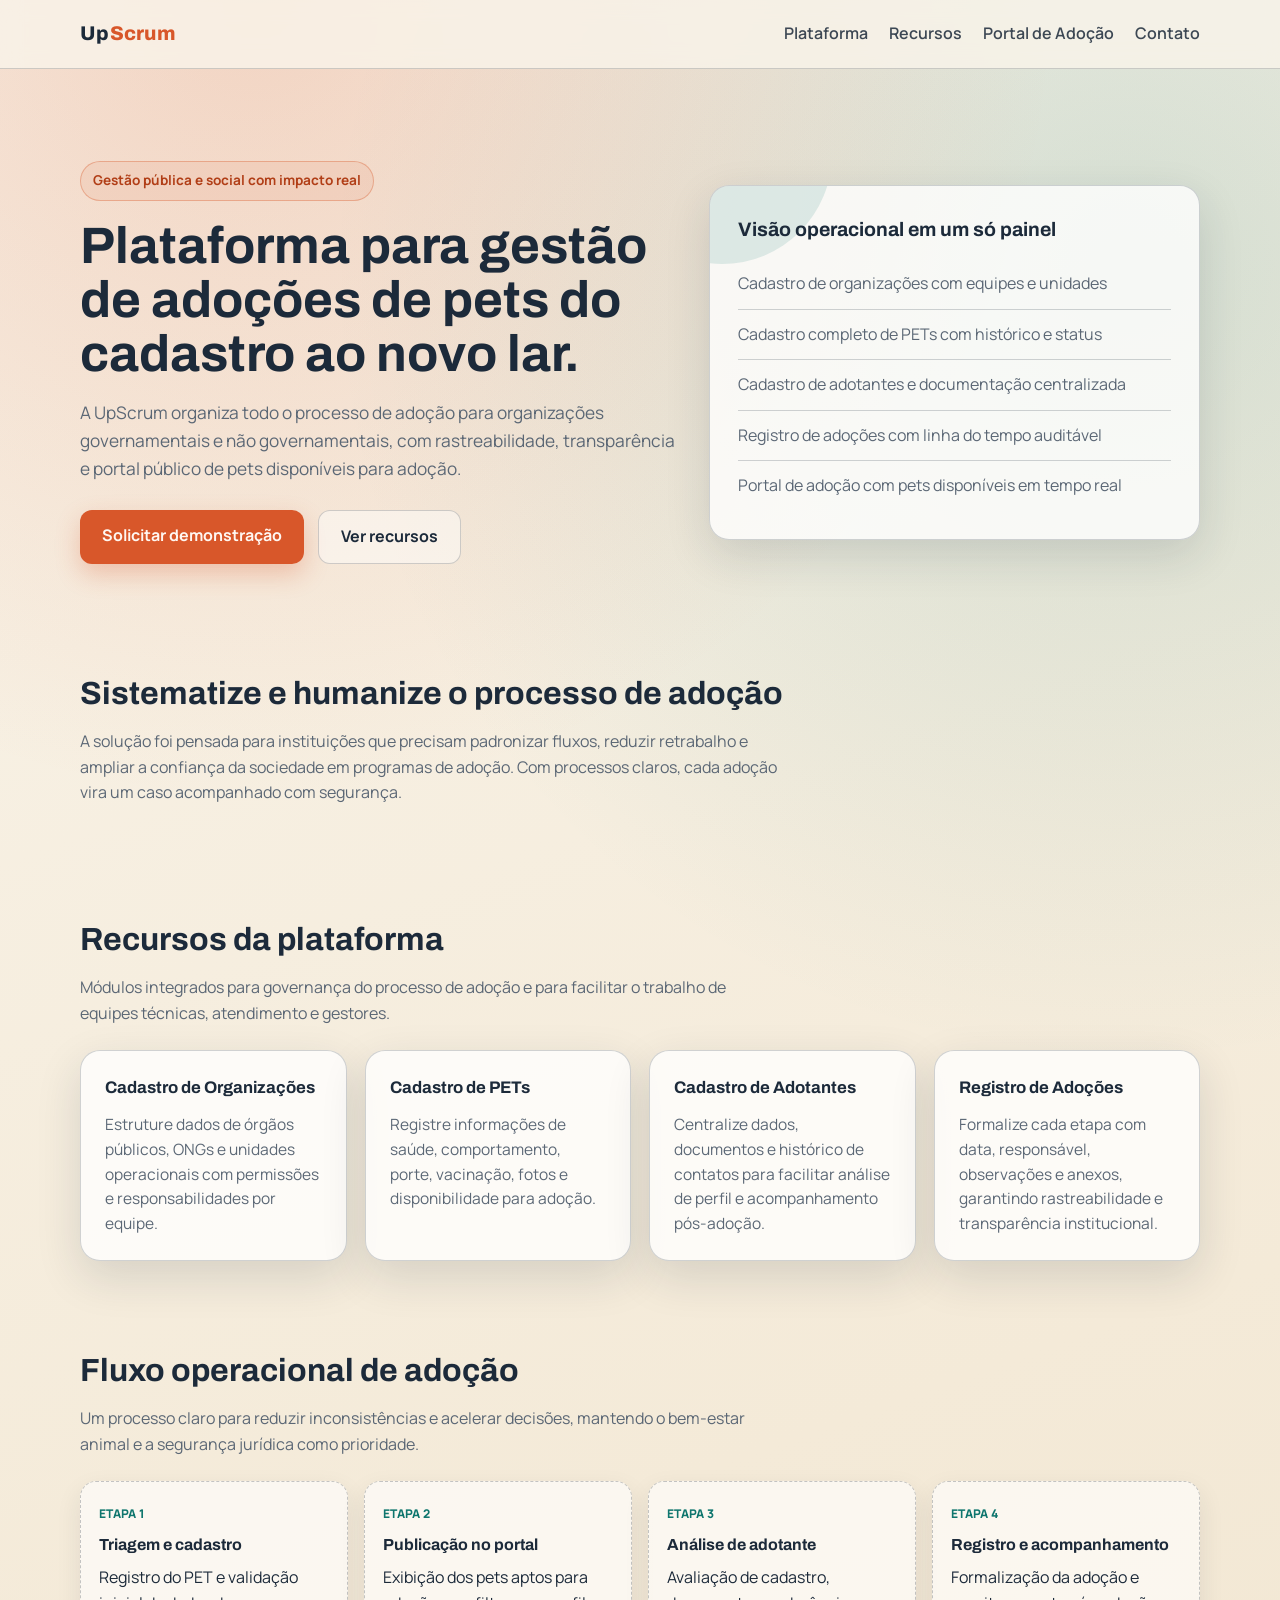
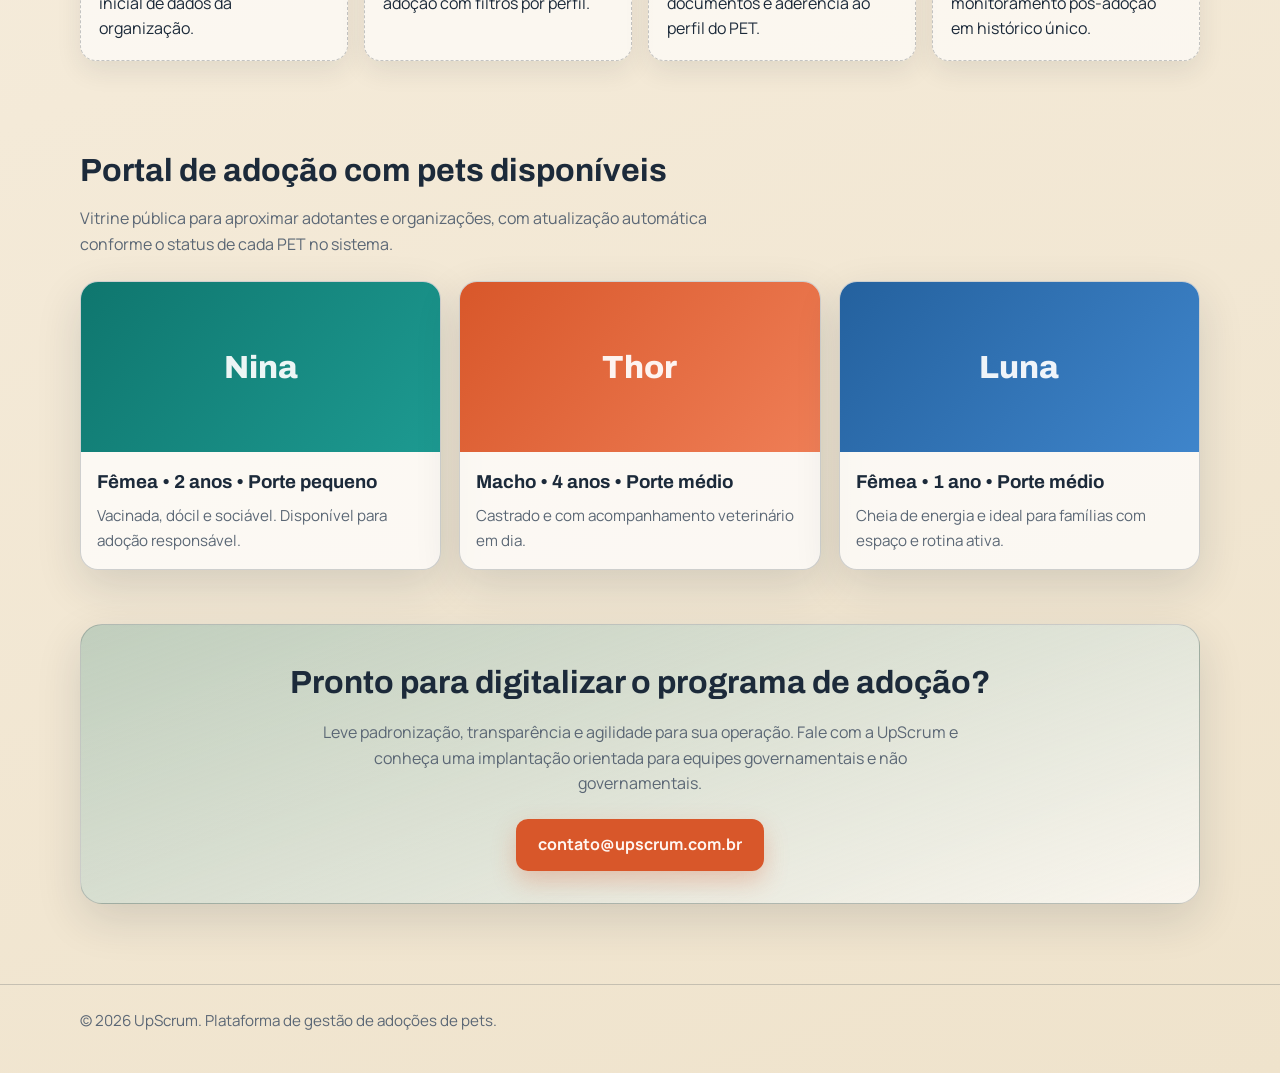
==== plataforma-adocoes.html @ 6fc90153 "plataforma pets" ====
<!DOCTYPE html>
<html lang="pt-BR">
<head>
  <meta charset="UTF-8" />
  <meta name="viewport" content="width=device-width, initial-scale=1.0" />
  <title>UpScrum | Gestão de Adoções de Pets</title>
  <meta
    name="description"
    content="Plataforma para gestão de adoções de pets com cadastro de organizações, pets, adotantes, registro de adoções e portal público de adoção."
  />
  <link rel="preconnect" href="https://fonts.googleapis.com" />
  <link rel="preconnect" href="https://fonts.gstatic.com" crossorigin />
  <link href="https://fonts.googleapis.com/css2?family=Archivo:wght@500;700;800&family=Manrope:wght@400;500;600;700&display=swap" rel="stylesheet" />
  <style>
    :root {
      --bg: #f9f4ea;
      --bg-soft: #f4ead8;
      --ink: #1c2a3a;
      --muted: #5b6775;
      --line: rgba(28, 42, 58, 0.2);
      --card: rgba(255, 255, 255, 0.78);
      --accent: #d8572a;
      --accent-dark: #b13e17;
      --highlight: #0f766e;
      --shadow: 0 16px 45px rgba(28, 42, 58, 0.14);
      --max: 1120px;
      --radius: 20px;
    }

    * {
      box-sizing: border-box;
      margin: 0;
      padding: 0;
    }

    html {
      scroll-behavior: smooth;
    }

    body {
      font-family: Manrope, "Segoe UI", sans-serif;
      background:
        radial-gradient(circle at 20% 0%, rgba(216, 87, 42, 0.2), transparent 28%),
        radial-gradient(circle at 88% 10%, rgba(15, 118, 110, 0.15), transparent 30%),
        linear-gradient(160deg, var(--bg) 0%, var(--bg-soft) 55%, #efe3cc 100%);
      color: var(--ink);
      line-height: 1.6;
      min-height: 100vh;
    }

    .container {
      width: min(100% - 32px, var(--max));
      margin: 0 auto;
    }

    header {
      position: sticky;
      top: 0;
      backdrop-filter: blur(10px);
      background: rgba(249, 244, 234, 0.8);
      border-bottom: 1px solid var(--line);
      z-index: 10;
    }

    .nav {
      display: flex;
      align-items: center;
      justify-content: space-between;
      padding: 18px 0;
    }

    .brand {
      font-family: Archivo, "Segoe UI", sans-serif;
      font-size: 1.24rem;
      font-weight: 800;
      letter-spacing: 0.25px;
    }

    .brand span {
      color: var(--accent);
    }

    .nav a {
      color: var(--ink);
      text-decoration: none;
      margin-left: 18px;
      opacity: 0.85;
      font-weight: 600;
    }

    .nav a:hover {
      opacity: 1;
    }

    .hero {
      padding: 92px 0 62px;
    }

    .hero-grid {
      display: grid;
      grid-template-columns: 1.1fr 0.9fr;
      gap: 28px;
      align-items: center;
    }

    .tag {
      display: inline-block;
      font-size: 0.85rem;
      padding: 8px 12px;
      border: 1px solid rgba(216, 87, 42, 0.35);
      border-radius: 999px;
      background: rgba(216, 87, 42, 0.08);
      margin-bottom: 18px;
      color: var(--accent-dark);
      font-weight: 700;
    }

    h1 {
      font-family: Archivo, "Segoe UI", sans-serif;
      font-size: clamp(2.1rem, 4vw, 4.1rem);
      line-height: 1.06;
      margin-bottom: 18px;
      text-wrap: balance;
    }

    .hero p {
      font-size: 1.08rem;
      color: var(--muted);
      max-width: 640px;
      margin-bottom: 28px;
    }

    .cta-group {
      display: flex;
      gap: 14px;
      flex-wrap: wrap;
    }

    .btn {
      display: inline-block;
      padding: 13px 22px;
      border-radius: 12px;
      text-decoration: none;
      font-weight: 700;
      transition: transform 0.2s ease, background 0.2s ease, box-shadow 0.2s ease;
    }

    .btn-primary {
      background: var(--accent);
      color: #fff7f2;
      box-shadow: 0 10px 24px rgba(216, 87, 42, 0.28);
    }

    .btn-primary:hover {
      background: var(--accent-dark);
      transform: translateY(-2px);
    }

    .btn-secondary {
      border: 1px solid var(--line);
      color: var(--ink);
      background: rgba(255, 255, 255, 0.45);
    }

    .btn-secondary:hover {
      background: rgba(255, 255, 255, 0.75);
      transform: translateY(-2px);
    }

    .hero-card {
      background: var(--card);
      border: 1px solid var(--line);
      border-radius: var(--radius);
      padding: 28px;
      box-shadow: var(--shadow);
      position: relative;
      overflow: hidden;
    }

    .hero-card::before {
      content: "";
      position: absolute;
      inset: -40% auto auto -20%;
      width: 220px;
      height: 220px;
      border-radius: 999px;
      background: rgba(15, 118, 110, 0.12);
    }

    .hero-card h3 {
      margin-bottom: 14px;
      font-family: Archivo, "Segoe UI", sans-serif;
      font-size: 1.22rem;
      position: relative;
    }

    .hero-card ul {
      list-style: none;
      position: relative;
    }

    .hero-card li {
      padding: 12px 0;
      border-bottom: 1px solid var(--line);
      color: var(--muted);
    }

    .hero-card li:last-child {
      border-bottom: none;
    }

    section {
      padding: 42px 0;
    }

    .section-title {
      font-family: Archivo, "Segoe UI", sans-serif;
      font-size: 2rem;
      margin-bottom: 10px;
    }

    .section-text {
      color: var(--muted);
      max-width: 700px;
      margin-bottom: 24px;
    }

    .cards {
      display: grid;
      grid-template-columns: repeat(4, 1fr);
      gap: 18px;
    }

    .card {
      background: var(--card);
      border: 1px solid var(--line);
      border-radius: var(--radius);
      padding: 24px;
      box-shadow: var(--shadow);
      transform: translateY(0);
      transition: transform 0.2s ease;
    }

    .card:hover {
      transform: translateY(-4px);
    }

    .card h3 {
      margin-bottom: 10px;
      font-family: Archivo, "Segoe UI", sans-serif;
      font-size: 1.05rem;
    }

    .card p {
      color: var(--muted);
      font-size: 0.97rem;
    }

    .flow {
      display: grid;
      grid-template-columns: repeat(4, 1fr);
      gap: 16px;
      counter-reset: etapas;
    }

    .flow-step {
      background: rgba(255, 255, 255, 0.62);
      border: 1px dashed rgba(28, 42, 58, 0.25);
      border-radius: 16px;
      padding: 18px;
      position: relative;
      box-shadow: 0 10px 26px rgba(28, 42, 58, 0.09);
    }

    .flow-step::before {
      counter-increment: etapas;
      content: "Etapa " counter(etapas);
      display: inline-block;
      font-size: 0.75rem;
      font-weight: 800;
      letter-spacing: 0.02em;
      color: var(--highlight);
      margin-bottom: 8px;
      text-transform: uppercase;
    }

    .flow-step h3 {
      font-family: Archivo, "Segoe UI", sans-serif;
      margin-bottom: 8px;
      font-size: 1rem;
    }

    .portal {
      padding-bottom: 12px;
    }

    .pets {
      display: grid;
      grid-template-columns: repeat(3, 1fr);
      gap: 18px;
    }

    .pet {
      border-radius: 18px;
      overflow: hidden;
      border: 1px solid rgba(28, 42, 58, 0.2);
      background: rgba(255, 255, 255, 0.72);
      box-shadow: var(--shadow);
    }

    .pet-cover {
      height: 170px;
      display: grid;
      place-items: center;
      font-size: 2rem;
      font-weight: 800;
      color: rgba(255, 255, 255, 0.92);
      font-family: Archivo, "Segoe UI", sans-serif;
    }

    .pet-cover.one {
      background: linear-gradient(130deg, #0f766e, #1d9a91);
    }

    .pet-cover.two {
      background: linear-gradient(130deg, #d8572a, #ef7e56);
    }

    .pet-cover.three {
      background: linear-gradient(130deg, #24619e, #3f85cb);
    }

    .pet-body {
      padding: 16px;
    }

    .pet-body h3 {
      font-family: Archivo, "Segoe UI", sans-serif;
      margin-bottom: 6px;
    }

    .pet-body p {
      color: var(--muted);
      font-size: 0.95rem;
    }

    .contact {
      padding-bottom: 80px;
    }

    .contact-box {
      background: linear-gradient(160deg, rgba(15, 118, 110, 0.22), rgba(255, 255, 255, 0.65));
      border: 1px solid var(--line);
      border-radius: 22px;
      padding: 32px;
      text-align: center;
      box-shadow: var(--shadow);
    }

    .contact-box p {
      color: var(--muted);
      margin: 12px auto 22px;
      max-width: 650px;
    }

    .reveal {
      opacity: 0;
      transform: translateY(20px);
      animation: rise 0.8s ease forwards;
    }

    .delay-1 {
      animation-delay: 0.08s;
    }

    .delay-2 {
      animation-delay: 0.16s;
    }

    .delay-3 {
      animation-delay: 0.24s;
    }

    .delay-4 {
      animation-delay: 0.32s;
    }

    @keyframes rise {
      to {
        opacity: 1;
        transform: translateY(0);
      }
    }

    footer {
      border-top: 1px solid var(--line);
      padding: 24px 0 40px;
      color: var(--muted);
      font-size: 0.95rem;
    }

    @media (max-width: 980px) {
      .hero-grid,
      .flow,
      .pets,
      .cards {
        grid-template-columns: repeat(2, 1fr);
      }

      .hero-grid {
        grid-template-columns: 1fr;
      }

      .cards,
      .flow,
      .pets {
        margin-top: 8px;
      }
    }

    @media (max-width: 680px) {
      .cards,
      .flow,
      .pets {
        grid-template-columns: 1fr;
      }

      .section-title {
        font-size: 1.7rem;
      }

      .nav-links {
        display: none;
      }

      .hero {
        padding-top: 64px;
      }

      .contact-box {
        padding: 24px;
      }
    }
  </style>
</head>
<body>
  <header>
    <div class="container nav">
      <div class="brand">Up<span>Scrum</span></div>
      <nav class="nav-links">
        <a href="#sobre">Plataforma</a>
        <a href="#recursos">Recursos</a>
        <a href="#portal">Portal de Adoção</a>
        <a href="#contato">Contato</a>
      </nav>
    </div>
  </header>

  <main>
    <section class="hero">
      <div class="container hero-grid">
        <div class="reveal">
          <div class="tag">Gestão pública e social com impacto real</div>
          <h1>Plataforma para gestão de adoções de pets do cadastro ao novo lar.</h1>
          <p>
            A UpScrum organiza todo o processo de adoção para organizações governamentais
            e não governamentais, com rastreabilidade, transparência e portal público
            de pets disponíveis para adoção.
          </p>
          <div class="cta-group">
            <a class="btn btn-primary" href="#contato">Solicitar demonstração</a>
            <a class="btn btn-secondary" href="#recursos">Ver recursos</a>
          </div>
        </div>

        <aside class="hero-card reveal delay-1">
          <h3>Visão operacional em um só painel</h3>
          <ul>
            <li>Cadastro de organizações com equipes e unidades</li>
            <li>Cadastro completo de PETs com histórico e status</li>
            <li>Cadastro de adotantes e documentação centralizada</li>
            <li>Registro de adoções com linha do tempo auditável</li>
            <li>Portal de adoção com pets disponíveis em tempo real</li>
          </ul>
        </aside>
      </div>
    </section>

    <section id="sobre">
      <div class="container">
        <h2 class="section-title reveal">Sistematize e humanize o processo de adoção</h2>
        <p class="section-text">
          A solução foi pensada para instituições que precisam padronizar fluxos,
          reduzir retrabalho e ampliar a confiança da sociedade em programas de adoção.
          Com processos claros, cada adoção vira um caso acompanhado com segurança.
        </p>
      </div>
    </section>

    <section id="recursos">
      <div class="container">
        <h2 class="section-title">Recursos da plataforma</h2>
        <p class="section-text">
          Módulos integrados para governança do processo de adoção e para facilitar
          o trabalho de equipes técnicas, atendimento e gestores.
        </p>

        <div class="cards">
          <div class="card reveal delay-1">
            <h3>Cadastro de Organizações</h3>
            <p>
              Estruture dados de órgãos públicos, ONGs e unidades operacionais
              com permissões e responsabilidades por equipe.
            </p>
          </div>
          <div class="card reveal delay-2">
            <h3>Cadastro de PETs</h3>
            <p>
              Registre informações de saúde, comportamento, porte, vacinação,
              fotos e disponibilidade para adoção.
            </p>
          </div>
          <div class="card reveal delay-3">
            <h3>Cadastro de Adotantes</h3>
            <p>
              Centralize dados, documentos e histórico de contatos para facilitar
              análise de perfil e acompanhamento pós-adoção.
            </p>
          </div>
          <div class="card reveal delay-4">
            <h3>Registro de Adoções</h3>
            <p>
              Formalize cada etapa com data, responsável, observações e anexos,
              garantindo rastreabilidade e transparência institucional.
            </p>
          </div>
        </div>
      </div>
    </section>

    <section>
      <div class="container">
        <h2 class="section-title">Fluxo operacional de adoção</h2>
        <p class="section-text">
          Um processo claro para reduzir inconsistências e acelerar decisões,
          mantendo o bem-estar animal e a segurança jurídica como prioridade.
        </p>

        <div class="flow">
          <article class="flow-step reveal delay-1">
            <h3>Triagem e cadastro</h3>
            <p>Registro do PET e validação inicial de dados da organização.</p>
          </article>
          <article class="flow-step reveal delay-2">
            <h3>Publicação no portal</h3>
            <p>Exibição dos pets aptos para adoção com filtros por perfil.</p>
          </article>
          <article class="flow-step reveal delay-3">
            <h3>Análise de adotante</h3>
            <p>Avaliação de cadastro, documentos e aderência ao perfil do PET.</p>
          </article>
          <article class="flow-step reveal delay-4">
            <h3>Registro e acompanhamento</h3>
            <p>Formalização da adoção e monitoramento pós-adoção em histórico único.</p>
          </article>
        </div>
      </div>
    </section>

    <section id="portal" class="portal">
      <div class="container">
        <h2 class="section-title">Portal de adoção com pets disponíveis</h2>
        <p class="section-text">
          Vitrine pública para aproximar adotantes e organizações, com atualização
          automática conforme o status de cada PET no sistema.
        </p>

        <div class="pets">
          <article class="pet reveal delay-1">
            <div class="pet-cover one">Nina</div>
            <div class="pet-body">
              <h3>Fêmea • 2 anos • Porte pequeno</h3>
              <p>Vacinada, dócil e sociável. Disponível para adoção responsável.</p>
            </div>
          </article>
          <article class="pet reveal delay-2">
            <div class="pet-cover two">Thor</div>
            <div class="pet-body">
              <h3>Macho • 4 anos • Porte médio</h3>
              <p>Castrado e com acompanhamento veterinário em dia.</p>
            </div>
          </article>
          <article class="pet reveal delay-3">
            <div class="pet-cover three">Luna</div>
            <div class="pet-body">
              <h3>Fêmea • 1 ano • Porte médio</h3>
              <p>Cheia de energia e ideal para famílias com espaço e rotina ativa.</p>
            </div>
          </article>
        </div>
      </div>
    </section>

    <section id="contato" class="contact">
      <div class="container">
        <div class="contact-box reveal">
          <h2 class="section-title">Pronto para digitalizar o programa de adoção?</h2>
          <p>
            Leve padronização, transparência e agilidade para sua operação.
            Fale com a UpScrum e conheça uma implantação orientada para equipes
            governamentais e não governamentais.
          </p>
          <a class="btn btn-primary" href="mailto:contato@upscrum.com.br">
            contato@upscrum.com.br
          </a>
        </div>
      </div>
    </section>
  </main>

  <footer>
    <div class="container">
      © 2026 UpScrum. Plataforma de gestão de adoções de pets.
    </div>
  </footer>
</body>
</html>
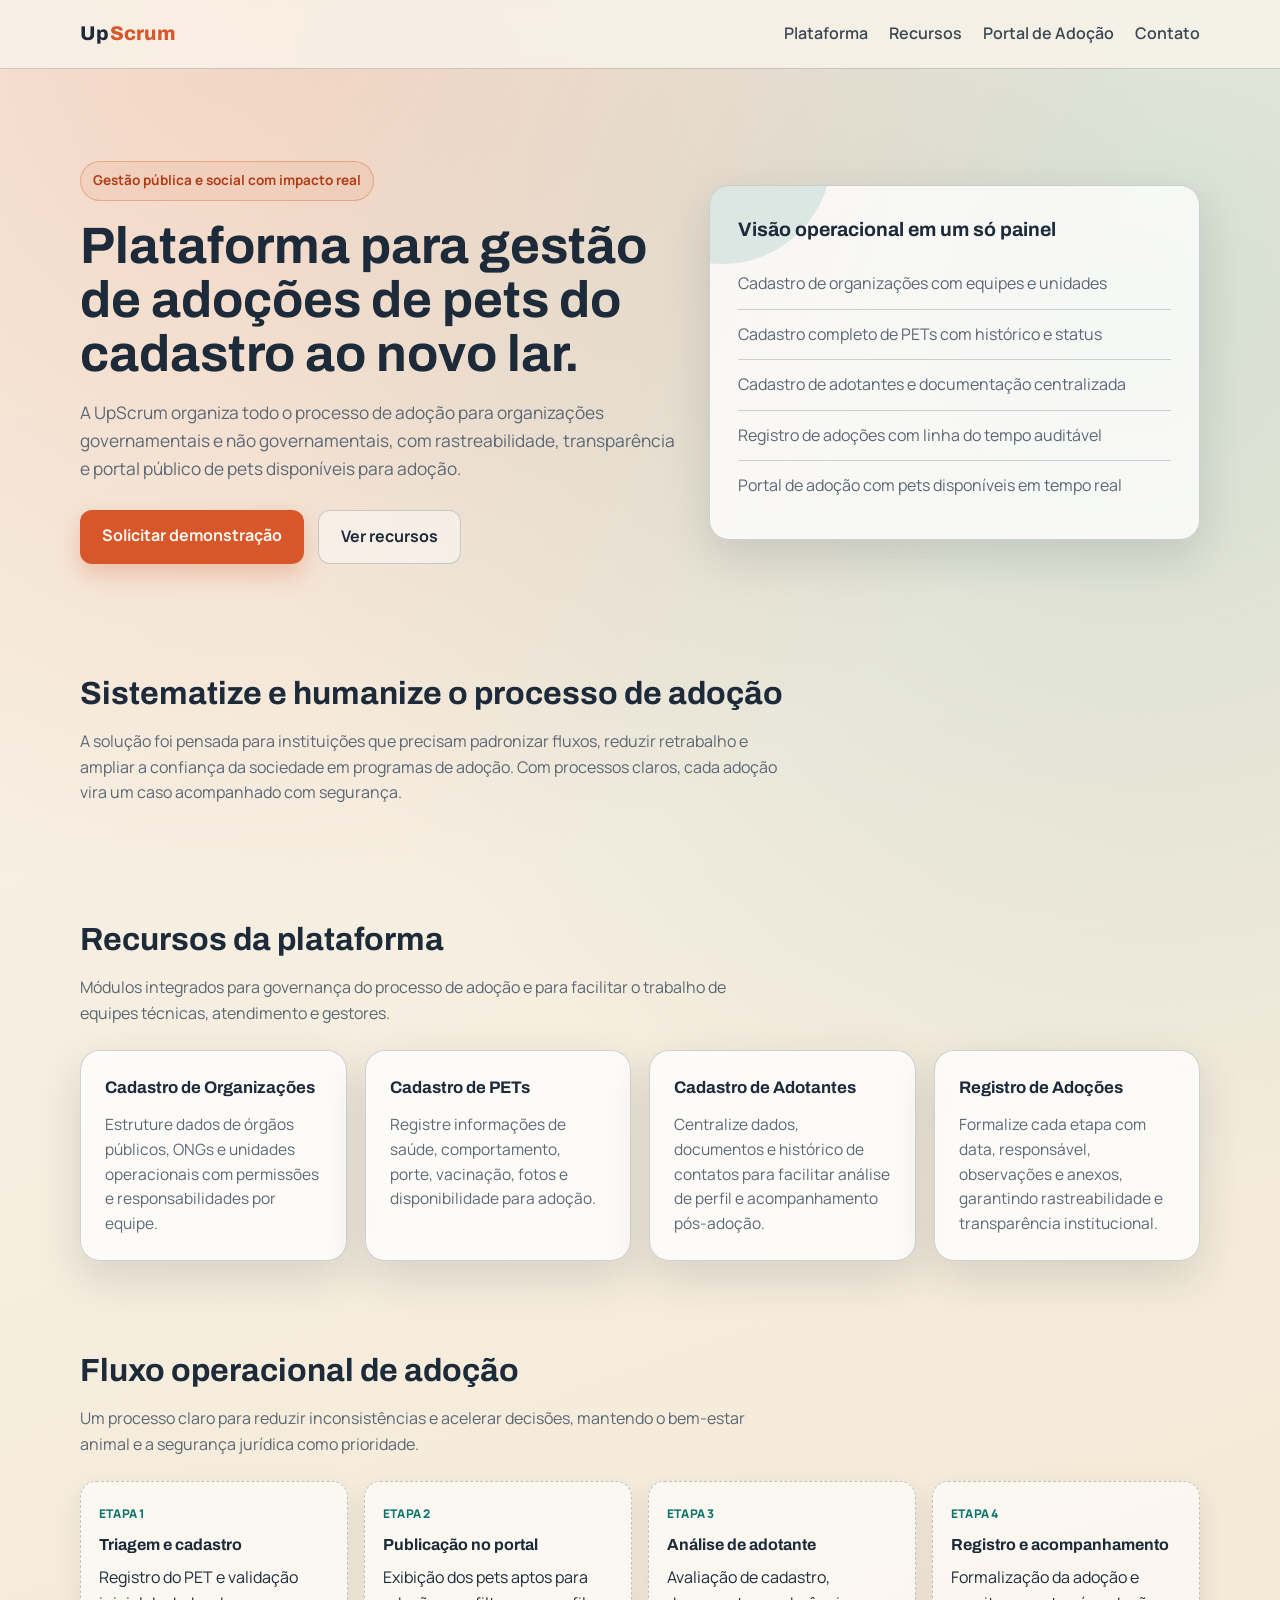
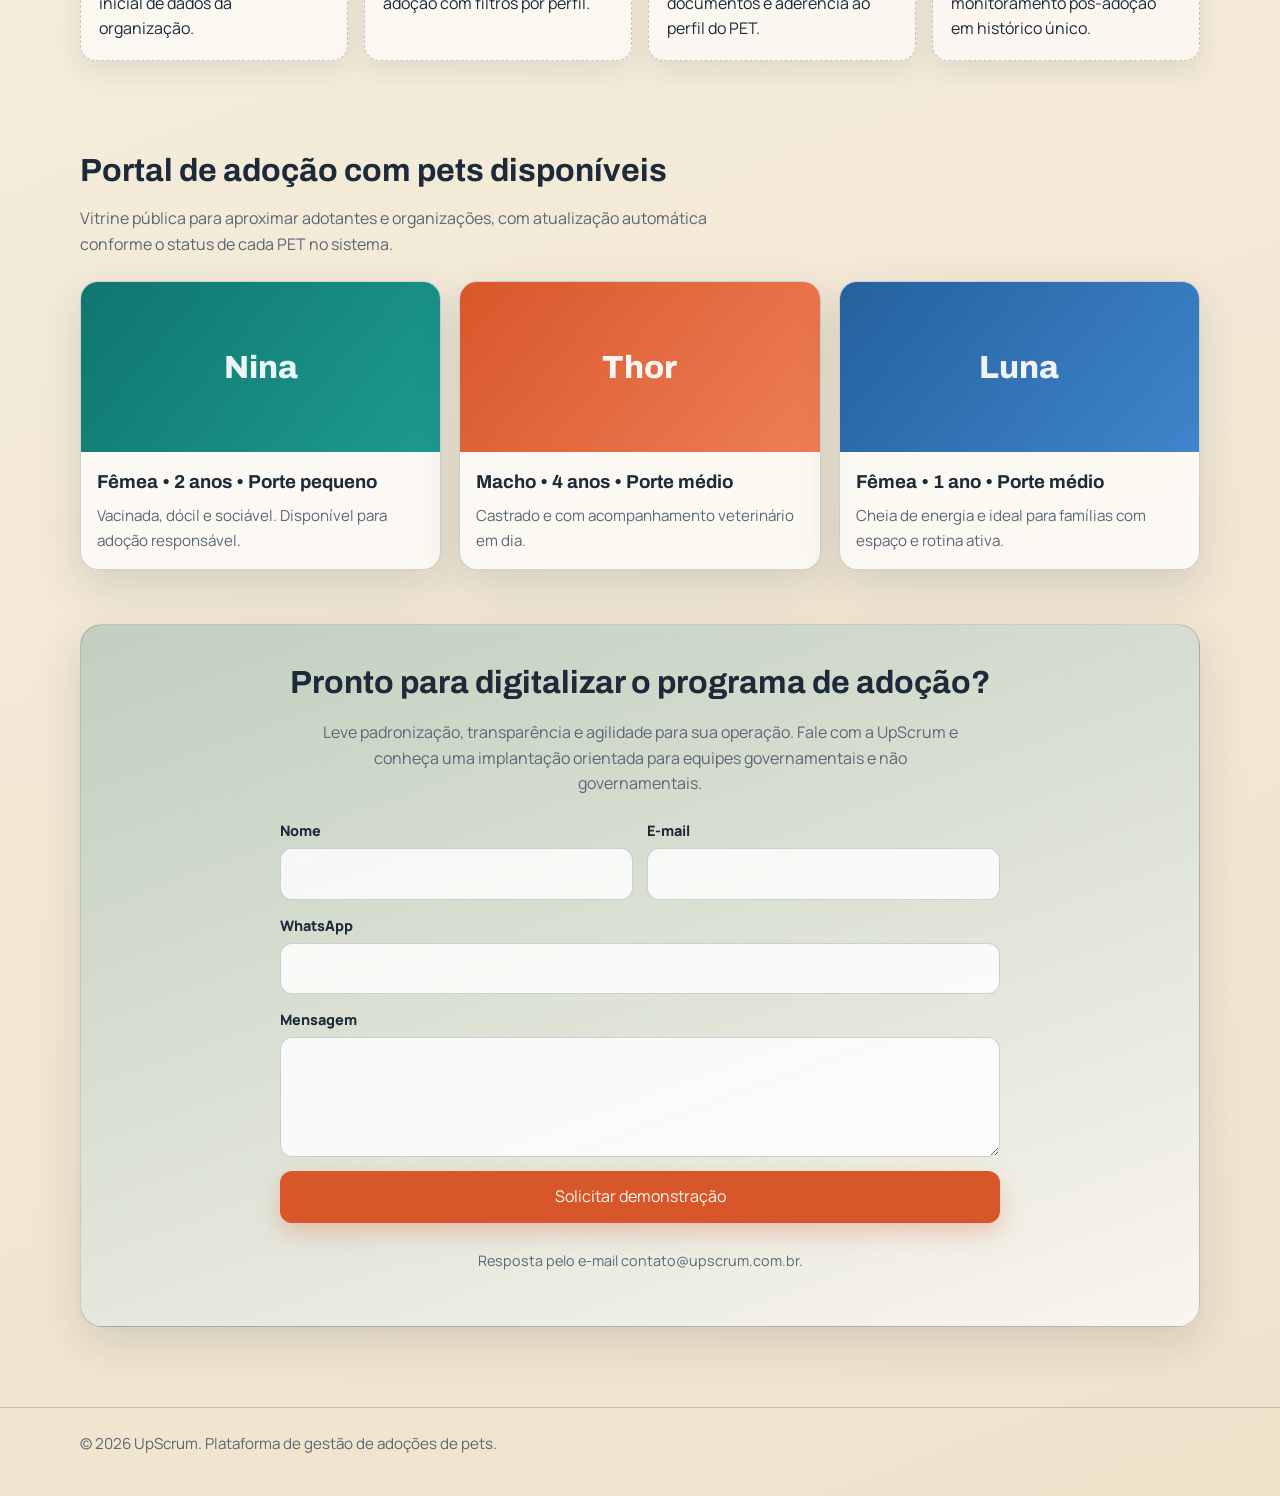
==== commit 8f80a2b7: "migrando pra vercel" ====
--- a/plataforma-adocoes.html
+++ b/plataforma-adocoes.html
@@ -363,6 +363,92 @@
       max-width: 650px;
     }
 
+    .contact-form {
+      display: grid;
+      gap: 14px;
+      max-width: 720px;
+      margin: 0 auto;
+      text-align: left;
+    }
+
+    .form-row {
+      display: grid;
+      grid-template-columns: repeat(2, minmax(0, 1fr));
+      gap: 14px;
+    }
+
+    .form-field {
+      display: grid;
+      gap: 6px;
+    }
+
+    .form-field label {
+      color: var(--ink);
+      font-size: 0.9rem;
+      font-weight: 800;
+    }
+
+    .form-field input,
+    .form-field textarea {
+      width: 100%;
+      border: 1px solid var(--line);
+      border-radius: 12px;
+      background: rgba(255, 255, 255, 0.82);
+      color: var(--ink);
+      font: inherit;
+      padding: 12px 14px;
+      outline: none;
+    }
+
+    .form-field input:focus,
+    .form-field textarea:focus {
+      border-color: rgba(15, 118, 110, 0.7);
+      box-shadow: 0 0 0 3px rgba(15, 118, 110, 0.14);
+    }
+
+    .form-field textarea {
+      min-height: 120px;
+      resize: vertical;
+    }
+
+    .btn-submit {
+      border: 0;
+      cursor: pointer;
+      font: inherit;
+    }
+
+    .btn-submit:disabled {
+      cursor: wait;
+      opacity: 0.8;
+    }
+
+    .form-note {
+      color: var(--muted);
+      font-size: 0.9rem;
+      text-align: center;
+    }
+
+    .form-status {
+      display: none;
+      border: 1px solid #99f6e4;
+      border-radius: 12px;
+      background: #ccfbf1;
+      color: #115e59;
+      padding: 12px;
+      text-align: center;
+      font-weight: 700;
+    }
+
+    .form-status.show {
+      display: block;
+    }
+
+    .form-status.error {
+      border-color: #fecaca;
+      background: #fee2e2;
+      color: #991b1b;
+    }
+
     .reveal {
       opacity: 0;
       transform: translateY(20px);
@@ -439,6 +525,10 @@
 
       .contact-box {
         padding: 24px;
+      }
+
+      .form-row {
+        grid-template-columns: 1fr;
       }
     }
   </style>
@@ -610,9 +700,30 @@
             Fale com a UpScrum e conheça uma implantação orientada para equipes
             governamentais e não governamentais.
           </p>
-          <a class="btn btn-primary" href="mailto:contato@upscrum.com.br">
-            contato@upscrum.com.br
-          </a>
+          <form class="contact-form" data-contact-form>
+            <input type="hidden" name="subject" value="Plataforma de Gerenciamento de Adoções" />
+            <div class="form-row">
+              <div class="form-field">
+                <label for="adocoes-contact-name">Nome</label>
+                <input id="adocoes-contact-name" type="text" name="name" autocomplete="name" required />
+              </div>
+              <div class="form-field">
+                <label for="adocoes-contact-email">E-mail</label>
+                <input id="adocoes-contact-email" type="email" name="email" autocomplete="email" required />
+              </div>
+            </div>
+            <div class="form-field">
+              <label for="adocoes-contact-whatsapp">WhatsApp</label>
+              <input id="adocoes-contact-whatsapp" type="tel" name="whatsapp" autocomplete="tel" />
+            </div>
+            <div class="form-field">
+              <label for="adocoes-contact-message">Mensagem</label>
+              <textarea id="adocoes-contact-message" name="message" required></textarea>
+            </div>
+            <button class="btn btn-primary btn-submit" type="submit">Solicitar demonstração</button>
+            <p class="form-note">Resposta pelo e-mail contato@upscrum.com.br.</p>
+            <div class="form-status" data-form-status role="status" aria-live="polite"></div>
+          </form>
         </div>
       </div>
     </section>
@@ -623,5 +734,6 @@
       © 2026 UpScrum. Plataforma de gestão de adoções de pets.
     </div>
   </footer>
+  <script src="contact.js"></script>
 </body>
 </html>
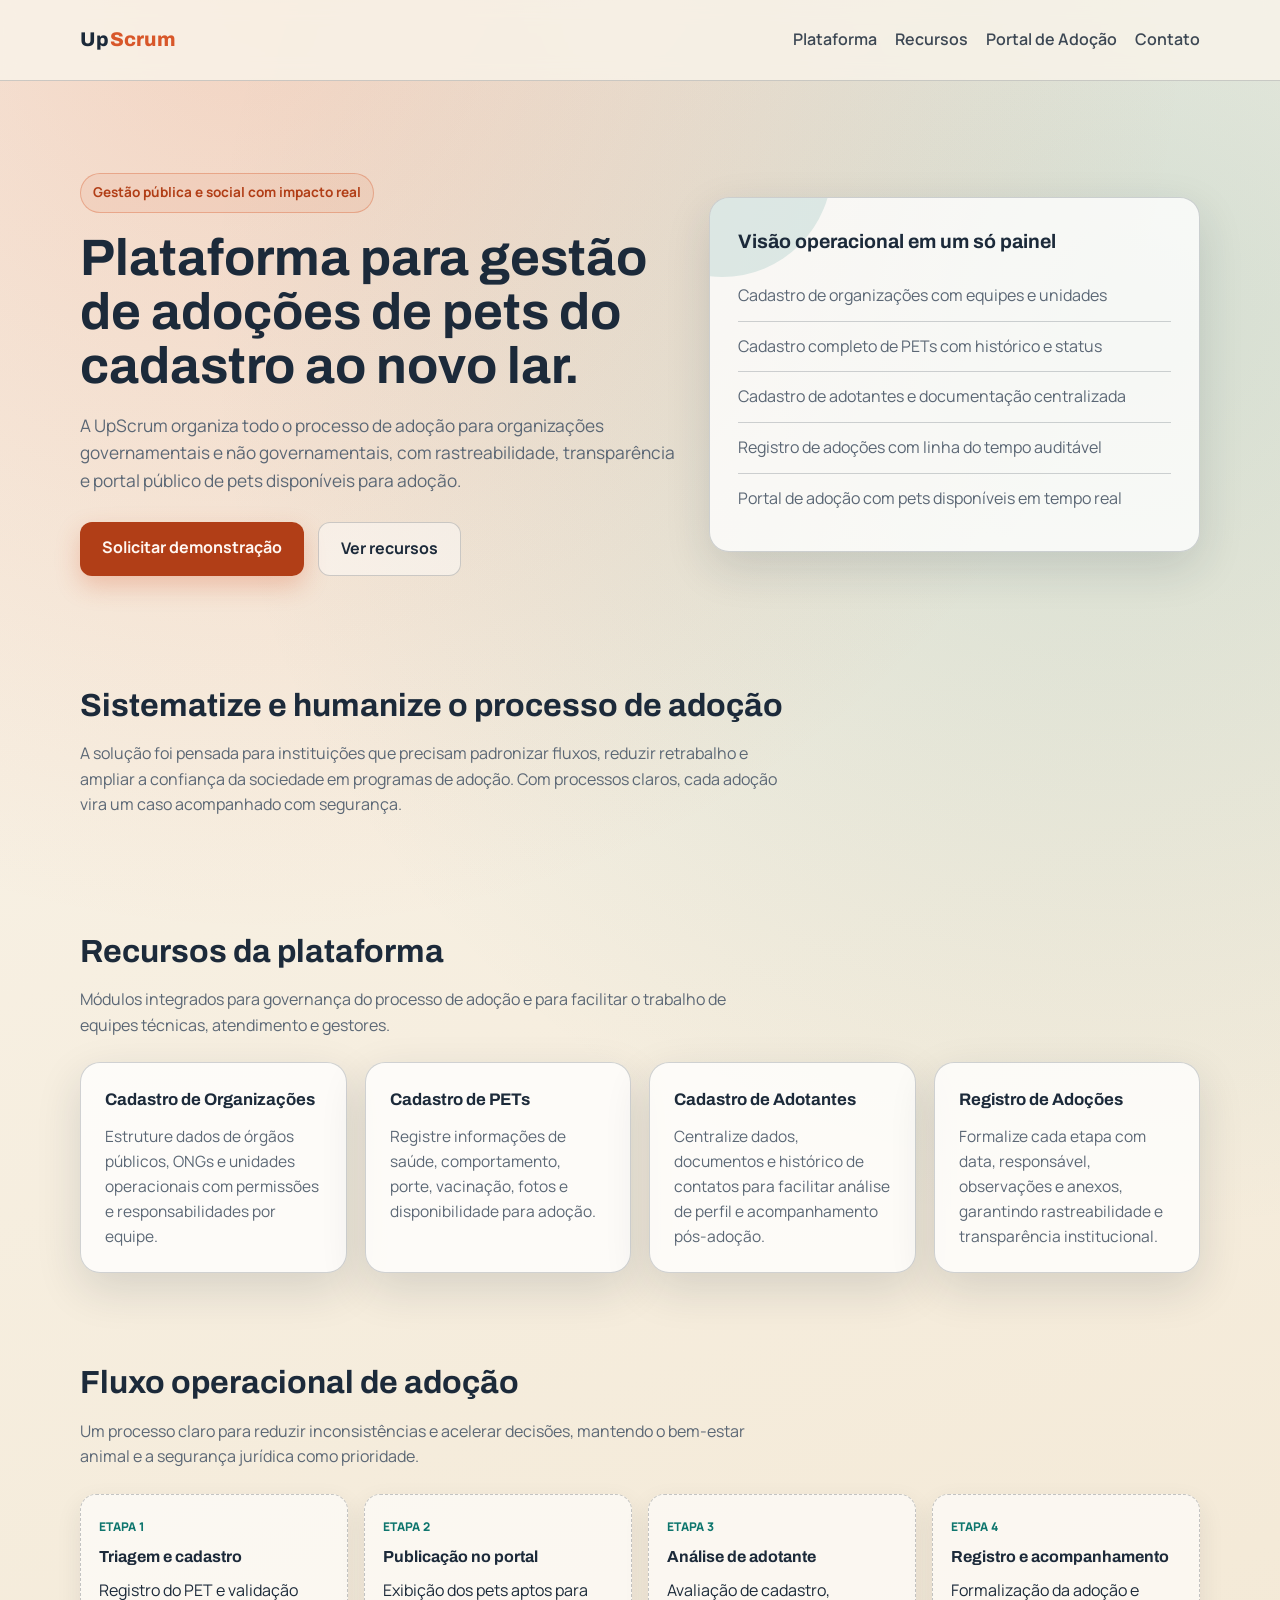
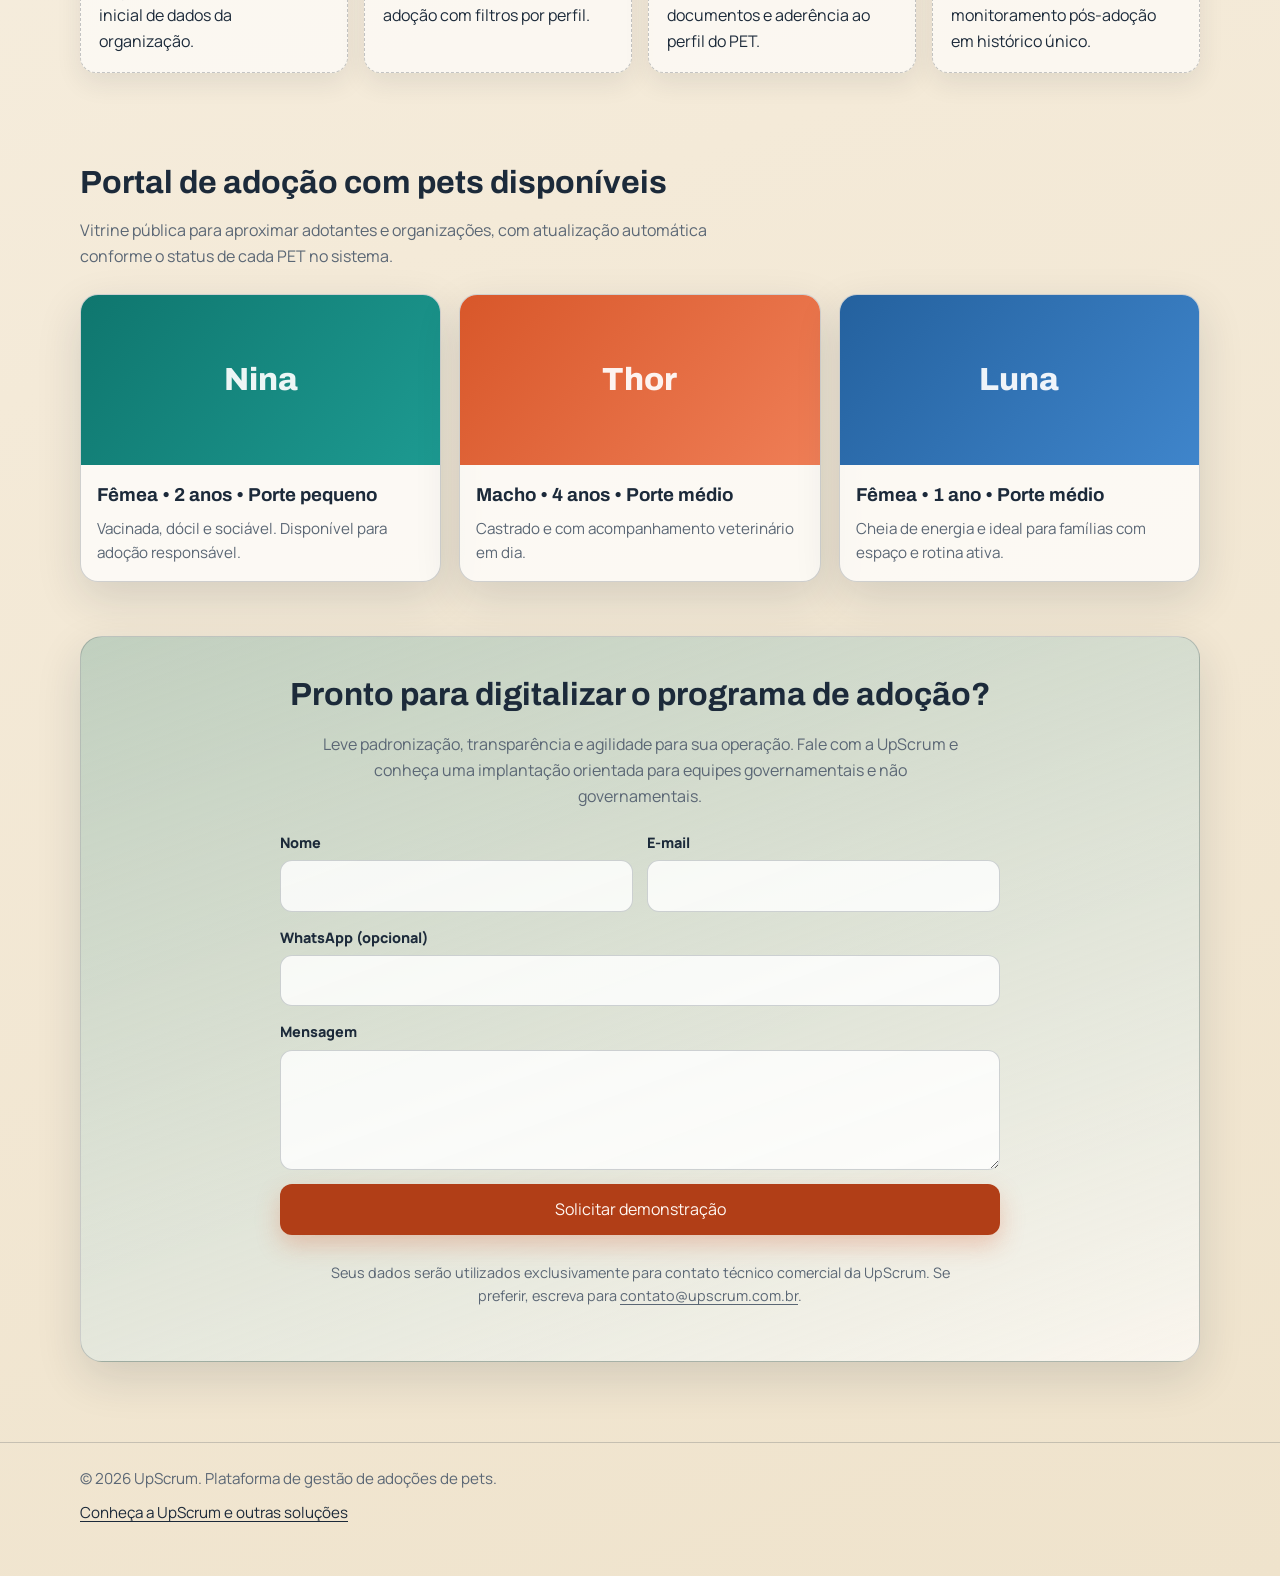
==== commit 6965e2ad: "Melhora clareza, acessibilidade e recuperação dos formulários" ====
--- a/plataforma-adocoes.html
+++ b/plataforma-adocoes.html
@@ -67,6 +67,9 @@
       align-items: center;
       justify-content: space-between;
       padding: 18px 0;
+      gap: 16px;
+      position: relative;
+      flex-wrap: wrap;
     }
 
     .brand {
@@ -80,7 +83,7 @@
       color: var(--accent);
     }
 
-    .nav a {
+    .nav-links a {
       color: var(--ink);
       text-decoration: none;
       margin-left: 18px;
@@ -88,8 +91,94 @@
       font-weight: 600;
     }
 
-    .nav a:hover {
+    .nav-links a:hover {
       opacity: 1;
+    }
+
+    a.brand {
+      color: var(--ink);
+      text-decoration: none;
+      display: inline-flex;
+      align-items: center;
+      min-height: 44px;
+    }
+
+    .nav-links {
+      display: flex;
+      align-items: center;
+      flex-wrap: wrap;
+    }
+
+    .nav-links a {
+      display: inline-flex;
+      align-items: center;
+      min-height: 44px;
+    }
+
+    .nav-toggle {
+      display: none;
+      min-height: 44px;
+      padding: 8px 14px;
+      font: inherit;
+      font-weight: 700;
+      color: var(--ink);
+      background: transparent;
+      border: 1px solid var(--line);
+      border-radius: 8px;
+      cursor: pointer;
+    }
+
+    .nav-toggle:hover,
+    .nav-toggle[aria-expanded="true"] {
+      background: var(--bg-soft);
+    }
+
+    .nav :is(a, button):focus-visible {
+      outline: 2px solid var(--accent-dark);
+      outline-offset: 4px;
+    }
+
+    .nav [hidden] {
+      display: none;
+    }
+
+    main section[id] {
+      scroll-margin-top: 104px;
+    }
+
+    @media (max-width: 780px) {
+      .nav-toggle {
+        display: inline-flex;
+        align-items: center;
+      }
+
+      .nav-links {
+        width: 100%;
+        align-items: stretch;
+        flex-direction: column;
+      }
+
+      .nav-links a {
+        margin-left: 0;
+        padding: 10px 14px;
+        opacity: 1;
+      }
+
+      .nav-links a:hover {
+        background: var(--bg-soft);
+      }
+
+      .nav[data-enhanced] .nav-links {
+        position: absolute;
+        top: 100%;
+        inset-inline: 0;
+        padding: 8px;
+        max-height: calc(100dvh - 100px);
+        overflow-y: auto;
+        background: var(--bg);
+        border: 1px solid var(--line);
+        border-radius: 12px;
+      }
     }
 
     .hero {
@@ -146,7 +235,7 @@
     }
 
     .btn-primary {
-      background: var(--accent);
+      background: var(--accent-dark);
       color: #fff7f2;
       box-shadow: 0 10px 24px rgba(216, 87, 42, 0.28);
     }
@@ -187,7 +276,7 @@
       background: rgba(15, 118, 110, 0.12);
     }
 
-    .hero-card h3 {
+    .hero-card h2 {
       margin-bottom: 14px;
       font-family: Archivo, "Segoe UI", sans-serif;
       font-size: 1.22rem;
@@ -515,10 +604,6 @@
         font-size: 1.7rem;
       }
 
-      .nav-links {
-        display: none;
-      }
-
       .hero {
         padding-top: 64px;
       }
@@ -532,12 +617,16 @@
       }
     }
   </style>
+  <link rel="stylesheet" href="contact.css" />
+  <link rel="stylesheet" href="accessibility.css" />
 </head>
 <body>
+  <a class="skip-link" href="#conteudo">Pular para o conteúdo</a>
   <header>
     <div class="container nav">
-      <div class="brand">Up<span>Scrum</span></div>
-      <nav class="nav-links">
+      <a class="brand" href="index.html" aria-label="UpScrum — página inicial">Up<span>Scrum</span></a>
+      <button class="nav-toggle" type="button" aria-expanded="false" aria-controls="adoptions-navigation" hidden>Menu</button>
+      <nav class="nav-links" id="adoptions-navigation" aria-label="Navegação da plataforma de adoções">
         <a href="#sobre">Plataforma</a>
         <a href="#recursos">Recursos</a>
         <a href="#portal">Portal de Adoção</a>
@@ -546,7 +635,7 @@
     </div>
   </header>
 
-  <main>
+  <main id="conteudo" tabindex="-1">
     <section class="hero">
       <div class="container hero-grid">
         <div class="reveal">
@@ -564,7 +653,7 @@
         </div>
 
         <aside class="hero-card reveal delay-1">
-          <h3>Visão operacional em um só painel</h3>
+          <h2>Visão operacional em um só painel</h2>
           <ul>
             <li>Cadastro de organizações com equipes e unidades</li>
             <li>Cadastro completo de PETs com histórico e status</li>
@@ -713,7 +802,7 @@
               </div>
             </div>
             <div class="form-field">
-              <label for="adocoes-contact-whatsapp">WhatsApp</label>
+              <label for="adocoes-contact-whatsapp">WhatsApp (opcional)</label>
               <input id="adocoes-contact-whatsapp" type="tel" name="whatsapp" autocomplete="tel" />
             </div>
             <div class="form-field">
@@ -721,7 +810,7 @@
               <textarea id="adocoes-contact-message" name="message" required></textarea>
             </div>
             <button class="btn btn-primary btn-submit" type="submit">Solicitar demonstração</button>
-            <p class="form-note">Resposta pelo e-mail contato@upscrum.com.br.</p>
+            <p class="form-note">Seus dados serão utilizados exclusivamente para contato técnico comercial da UpScrum. Se preferir, escreva para <a href="mailto:contato@upscrum.com.br">contato@upscrum.com.br</a>.</p>
             <div class="form-status" data-form-status role="status" aria-live="polite"></div>
           </form>
         </div>
@@ -732,8 +821,65 @@
   <footer>
     <div class="container">
       © 2026 UpScrum. Plataforma de gestão de adoções de pets.
+      <p><a class="company-link" href="index.html">Conheça a UpScrum e outras soluções</a></p>
     </div>
   </footer>
+  <script>
+    const navigation = document.querySelector('.nav');
+    const navigationToggle = navigation.querySelector('.nav-toggle');
+    const navigationLinks = navigation.querySelector('.nav-links');
+    const mobileNavigation = window.matchMedia('(max-width: 780px)');
+
+    function setNavigationOpen(open) {
+      navigationToggle.setAttribute('aria-expanded', String(open));
+      navigationToggle.textContent = open ? 'Fechar menu' : 'Menu';
+      navigationLinks.hidden = mobileNavigation.matches && !open;
+    }
+
+    function syncNavigation() {
+      if (!mobileNavigation.matches && document.activeElement === navigationToggle) {
+        navigation.querySelector('.brand').focus();
+      } else if (mobileNavigation.matches && navigationLinks.contains(document.activeElement)) {
+        navigationToggle.focus();
+      }
+      setNavigationOpen(false);
+    }
+
+    navigation.dataset.enhanced = '';
+    navigationToggle.hidden = false;
+    syncNavigation();
+    mobileNavigation.addEventListener('change', syncNavigation);
+
+    navigationToggle.addEventListener('click', () => {
+      setNavigationOpen(navigationToggle.getAttribute('aria-expanded') !== 'true');
+    });
+
+    navigationLinks.addEventListener('click', (event) => {
+      const link = event.target.closest('a');
+      if (!link || !mobileNavigation.matches) return;
+      setNavigationOpen(false);
+      const section = document.querySelector(link.getAttribute('href'));
+      if (section) {
+        section.setAttribute('tabindex', '-1');
+        section.focus({ preventScroll: true });
+      }
+    });
+
+    document.addEventListener('keydown', (event) => {
+      if (event.key === 'Escape' && navigationToggle.getAttribute('aria-expanded') === 'true') {
+        setNavigationOpen(false);
+        navigationToggle.focus();
+      }
+    });
+
+    document.addEventListener('click', (event) => {
+      if (!navigation.contains(event.target) && navigationToggle.getAttribute('aria-expanded') === 'true') {
+        const focusWasInMenu = navigationLinks.contains(document.activeElement);
+        setNavigationOpen(false);
+        if (focusWasInMenu) navigationToggle.focus();
+      }
+    });
+  </script>
   <script src="contact.js"></script>
 </body>
 </html>
--- a/contact.css
+++ b/contact.css
@@ -0,0 +1,37 @@
+[data-contact-form] .form-field {
+  min-width: 0;
+}
+
+[data-contact-form] input,
+[data-contact-form] textarea {
+  font-size: 1rem;
+}
+
+[data-contact-form] :is(.form-status, .form-note, .form-disclaimer) {
+  overflow-wrap: anywhere;
+}
+
+[data-contact-form] :is(.form-status, .form-note, .form-disclaimer) a {
+  color: inherit;
+  text-decoration: underline;
+  text-underline-offset: 0.2em;
+}
+
+[data-contact-form] a:focus-visible {
+  outline: 2px solid currentColor;
+  outline-offset: 3px;
+}
+
+.company-link {
+  display: inline-flex;
+  align-items: center;
+  min-height: 44px;
+  color: var(--ink);
+  text-decoration: underline;
+  text-underline-offset: 0.2em;
+}
+
+.company-link:focus-visible {
+  outline: 2px solid currentColor;
+  outline-offset: 3px;
+}
--- a/accessibility.css
+++ b/accessibility.css
@@ -0,0 +1,54 @@
+.skip-link {
+  position: fixed;
+  top: 12px;
+  left: 12px;
+  z-index: 1000;
+  padding: 12px 18px;
+  background: #ffffff;
+  color: #172033;
+  border: 2px solid currentColor;
+  border-radius: 8px;
+  transform: translateY(-200%);
+}
+
+.skip-link:focus {
+  transform: translateY(0);
+  outline: 2px solid currentColor;
+  outline-offset: 3px;
+}
+
+main {
+  scroll-margin-top: max(100px, 6rem);
+}
+
+@media (prefers-reduced-motion: reduce) {
+  html {
+    scroll-behavior: auto;
+  }
+
+  .reveal {
+    animation: none;
+    opacity: 1;
+    transform: none;
+  }
+
+  .pulse-dot,
+  .console-panel {
+    animation: none;
+  }
+
+  .btn,
+  .btn-header,
+  .service-card,
+  .console-tab-btn,
+  .form-field input,
+  .form-field textarea {
+    transition: none;
+  }
+
+  .btn:hover,
+  .btn-header:hover,
+  .service-card:hover {
+    transform: none;
+  }
+}
